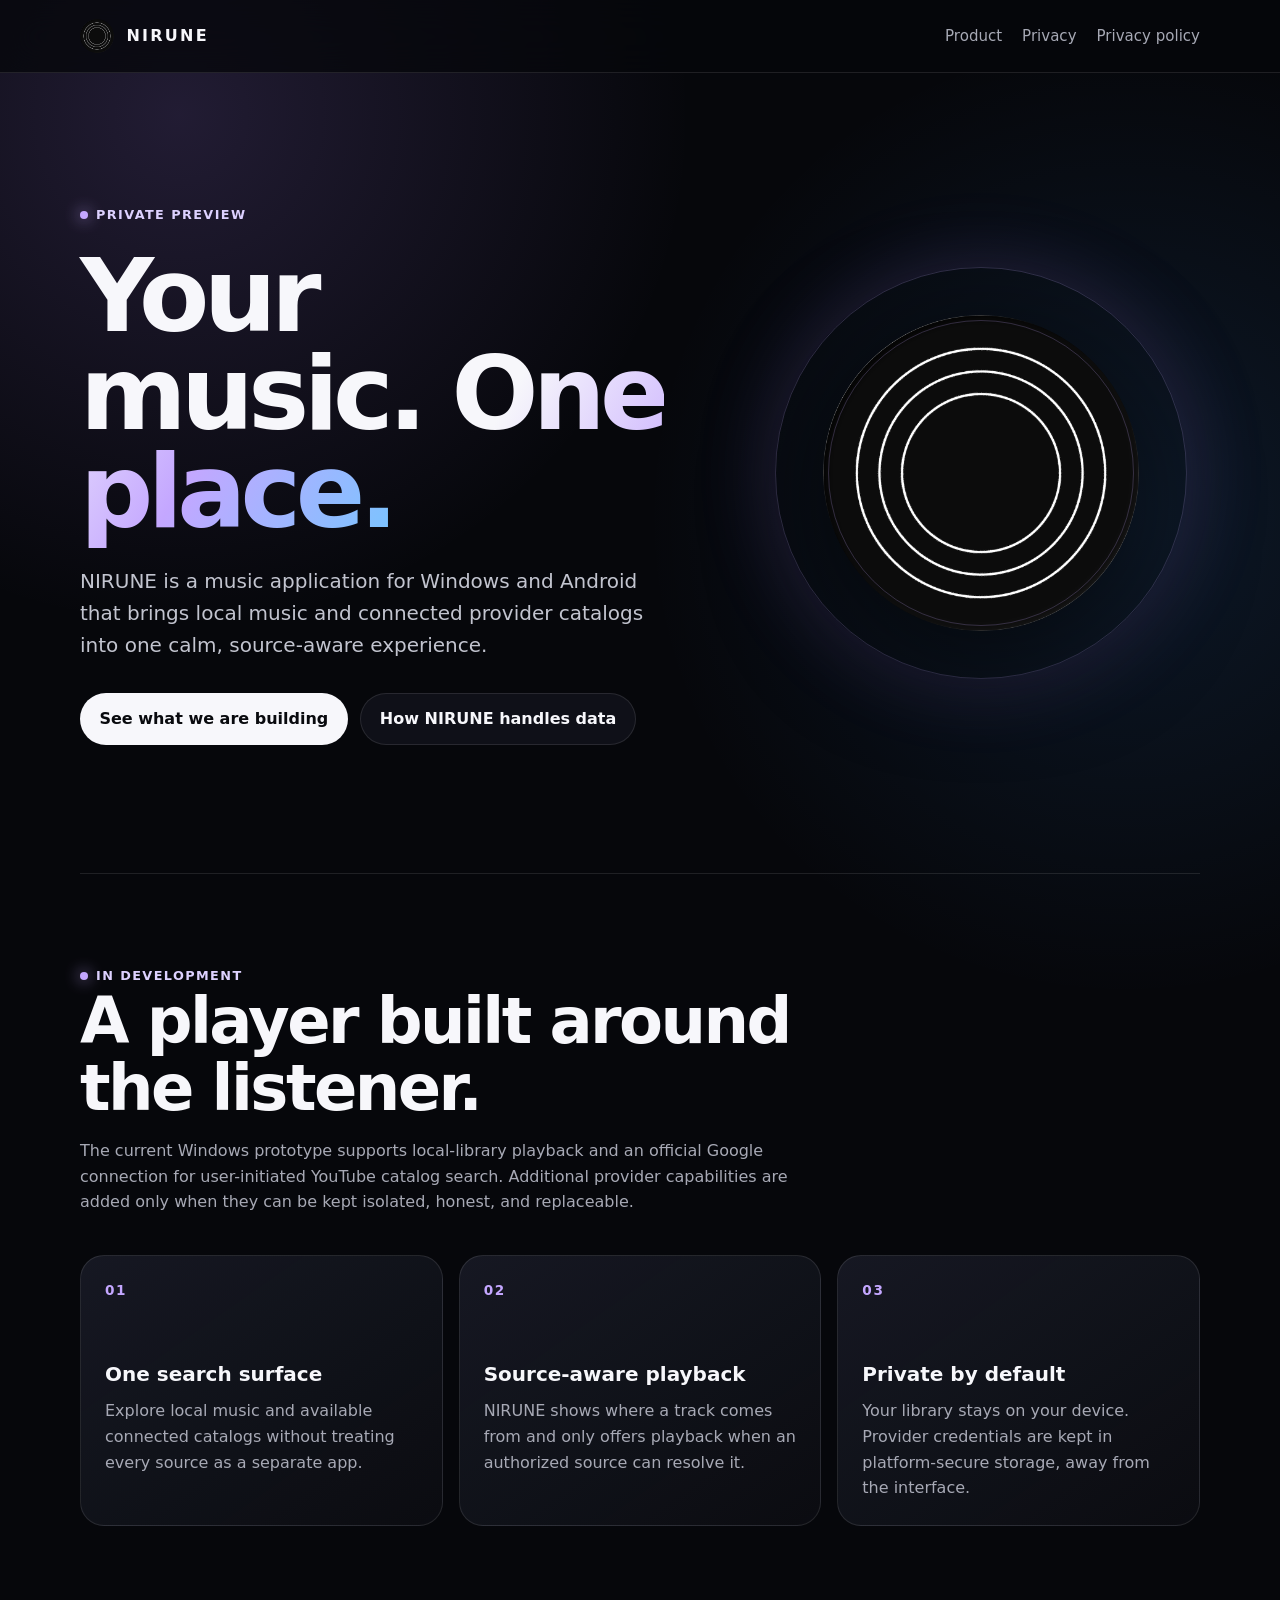
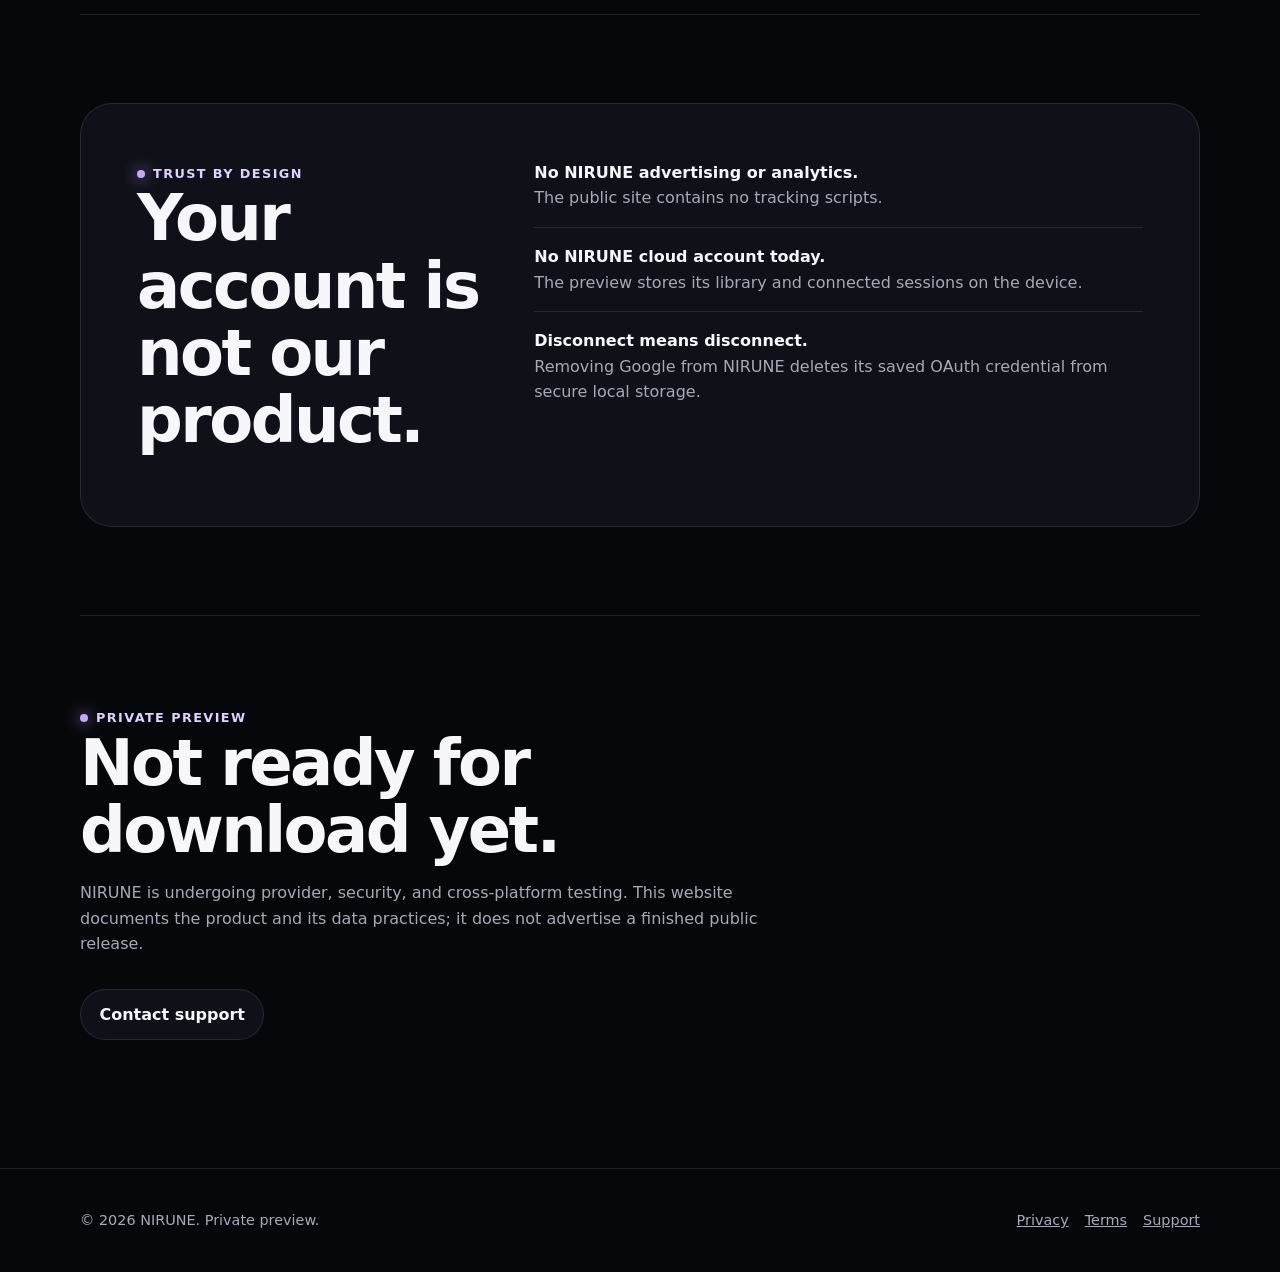
==== index.html @ fa1187a7 "feat(site): publish NIRUNE verification pages" ====
<!doctype html>
<html lang="en">
  <head>
    <meta charset="utf-8" />
    <meta name="viewport" content="width=device-width, initial-scale=1" />
    <meta
      name="description"
      content="NIRUNE is a private-first music application for Windows and Android, bringing local music and connected catalogs into one focused experience."
    />
    <meta name="theme-color" content="#06070b" />
    <meta property="og:title" content="NIRUNE — Your music, one place" />
    <meta
      property="og:description"
      content="A private-first music application for local files and connected music catalogs."
    />
    <meta property="og:type" content="website" />
    <meta property="og:image" content="https://nirune.is-a.dev/assets/logo.png" />
    <title>NIRUNE — Your music, one place</title>
    <link rel="icon" href="assets/logo.png" />
    <link rel="stylesheet" href="assets/styles.css" />
  </head>
  <body>
    <a class="skip-link" href="#main">Skip to content</a>
    <header class="site-header">
      <nav class="nav" aria-label="Primary navigation">
        <a class="brand" href="./">
          <img src="assets/logo.png" alt="" />
          <span>NIRUNE</span>
        </a>
        <div class="nav-links">
          <a href="#product">Product</a>
          <a href="#privacy">Privacy</a>
          <a href="privacy/">Privacy policy</a>
        </div>
      </nav>
    </header>

    <main id="main" class="page">
      <section class="hero" aria-labelledby="hero-title">
        <div>
          <span class="eyebrow">Private preview</span>
          <h1 id="hero-title">Your music. <span class="gradient-text">One place.</span></h1>
          <p class="lead">
            NIRUNE is a music application for Windows and Android that brings local
            music and connected provider catalogs into one calm, source-aware
            experience.
          </p>
          <div class="actions">
            <a class="button primary" href="#product">See what we are building</a>
            <a class="button" href="privacy/">How NIRUNE handles data</a>
          </div>
        </div>
        <div class="hero-mark" aria-hidden="true">
          <img src="assets/logo.png" alt="" />
        </div>
      </section>

      <section id="product" class="section" aria-labelledby="product-title">
        <div class="section-heading">
          <span class="status">In development</span>
          <h2 id="product-title">A player built around the listener.</h2>
          <p>
            The current Windows prototype supports local-library playback and an
            official Google connection for user-initiated YouTube catalog search.
            Additional provider capabilities are added only when they can be kept
            isolated, honest, and replaceable.
          </p>
        </div>
        <div class="grid">
          <article class="card">
            <span class="card-number">01</span>
            <h3>One search surface</h3>
            <p>Explore local music and available connected catalogs without treating every source as a separate app.</p>
          </article>
          <article class="card">
            <span class="card-number">02</span>
            <h3>Source-aware playback</h3>
            <p>NIRUNE shows where a track comes from and only offers playback when an authorized source can resolve it.</p>
          </article>
          <article class="card">
            <span class="card-number">03</span>
            <h3>Private by default</h3>
            <p>Your library stays on your device. Provider credentials are kept in platform-secure storage, away from the interface.</p>
          </article>
        </div>
      </section>

      <section id="privacy" class="section" aria-labelledby="privacy-title">
        <div class="trust-panel">
          <div>
            <span class="eyebrow">Trust by design</span>
            <h2 id="privacy-title">Your account is not our product.</h2>
          </div>
          <ul>
            <li><strong>No NIRUNE advertising or analytics.</strong><br /><span class="muted">The public site contains no tracking scripts.</span></li>
            <li><strong>No NIRUNE cloud account today.</strong><br /><span class="muted">The preview stores its library and connected sessions on the device.</span></li>
            <li><strong>Disconnect means disconnect.</strong><br /><span class="muted">Removing Google from NIRUNE deletes its saved OAuth credential from secure local storage.</span></li>
          </ul>
        </div>
      </section>

      <section class="section" aria-labelledby="availability-title">
        <div class="section-heading">
          <span class="status">Private preview</span>
          <h2 id="availability-title">Not ready for download yet.</h2>
          <p>
            NIRUNE is undergoing provider, security, and cross-platform testing.
            This website documents the product and its data practices; it does not
            advertise a finished public release.
          </p>
          <div class="actions">
            <a class="button" href="mailto:slcrmmbr@gmail.com">Contact support</a>
          </div>
        </div>
      </section>
    </main>

    <footer class="site-footer">
      <div class="site-footer-inner">
        <span>© 2026 NIRUNE. Private preview.</span>
        <div class="footer-links">
          <a href="privacy/">Privacy</a>
          <a href="terms/">Terms</a>
          <a href="mailto:slcrmmbr@gmail.com">Support</a>
        </div>
      </div>
    </footer>
  </body>
</html>
---- assets/styles.css ----
:root {
  color-scheme: dark;
  --background: #06070b;
  --surface: rgba(18, 20, 29, 0.78);
  --surface-strong: #151721;
  --line: rgba(255, 255, 255, 0.1);
  --text: #f7f7fb;
  --muted: #a7a9b5;
  --accent: #c4a7ff;
  --accent-strong: #9f7aea;
  --blue: #77c5ff;
  --max-width: 1120px;
  font-family: Inter, ui-sans-serif, system-ui, -apple-system, BlinkMacSystemFont,
    "Segoe UI", sans-serif;
}

* {
  box-sizing: border-box;
}

html {
  scroll-behavior: smooth;
}

body {
  min-height: 100vh;
  margin: 0;
  color: var(--text);
  background:
    radial-gradient(circle at 14% 4%, rgba(159, 122, 234, 0.18), transparent 32rem),
    radial-gradient(circle at 88% 18%, rgba(63, 155, 255, 0.12), transparent 30rem),
    var(--background);
  line-height: 1.6;
}

a {
  color: inherit;
}

.skip-link {
  position: absolute;
  top: -4rem;
  left: 1rem;
  z-index: 10;
  padding: 0.75rem 1rem;
  border-radius: 0.75rem;
  background: var(--text);
  color: var(--background);
}

.skip-link:focus {
  top: 1rem;
}

.site-header {
  position: sticky;
  top: 0;
  z-index: 5;
  border-bottom: 1px solid var(--line);
  background: rgba(6, 7, 11, 0.76);
  backdrop-filter: blur(18px);
}

.nav,
.page,
.site-footer-inner {
  width: min(calc(100% - 2rem), var(--max-width));
  margin-inline: auto;
}

.nav {
  min-height: 4.5rem;
  display: flex;
  align-items: center;
  justify-content: space-between;
  gap: 1.5rem;
}

.brand {
  display: inline-flex;
  align-items: center;
  gap: 0.75rem;
  text-decoration: none;
  font-weight: 780;
  letter-spacing: 0.14em;
}

.brand img {
  width: 2.15rem;
  height: 2.15rem;
  border-radius: 50%;
}

.nav-links {
  display: flex;
  align-items: center;
  gap: 1.25rem;
  color: var(--muted);
  font-size: 0.94rem;
}

.nav-links a {
  text-decoration: none;
}

.nav-links a:hover,
.nav-links a:focus-visible {
  color: var(--text);
}

.hero {
  min-height: 42rem;
  display: grid;
  grid-template-columns: minmax(0, 1.15fr) minmax(18rem, 0.85fr);
  align-items: center;
  gap: clamp(2rem, 7vw, 7rem);
  padding: clamp(5rem, 10vw, 8.5rem) 0;
}

.eyebrow,
.status {
  display: inline-flex;
  align-items: center;
  gap: 0.5rem;
  color: #ddd1ff;
  font-size: 0.8rem;
  font-weight: 700;
  letter-spacing: 0.11em;
  text-transform: uppercase;
}

.eyebrow::before,
.status::before {
  width: 0.5rem;
  height: 0.5rem;
  border-radius: 50%;
  background: var(--accent);
  box-shadow: 0 0 1rem var(--accent);
  content: "";
}

h1,
h2,
h3,
p {
  margin-top: 0;
}

h1 {
  max-width: 12ch;
  margin: 1.25rem 0 1.5rem;
  font-size: clamp(3rem, 8vw, 6.7rem);
  line-height: 0.96;
  letter-spacing: -0.055em;
}

.gradient-text {
  color: transparent;
  background: linear-gradient(120deg, var(--text) 16%, var(--accent) 58%, var(--blue));
  background-clip: text;
  -webkit-background-clip: text;
}

.lead {
  max-width: 42rem;
  color: #c2c4cf;
  font-size: clamp(1.05rem, 2vw, 1.25rem);
}

.actions {
  display: flex;
  flex-wrap: wrap;
  gap: 0.8rem;
  margin-top: 2rem;
}

.button {
  display: inline-flex;
  align-items: center;
  justify-content: center;
  min-height: 3rem;
  padding: 0.75rem 1.15rem;
  border: 1px solid var(--line);
  border-radius: 999px;
  background: var(--surface);
  text-decoration: none;
  font-weight: 700;
}

.button.primary {
  border-color: transparent;
  background: var(--text);
  color: #090a0e;
}

.button:hover,
.button:focus-visible {
  border-color: rgba(196, 167, 255, 0.65);
  transform: translateY(-1px);
}

.hero-mark {
  position: relative;
  display: grid;
  place-items: center;
  aspect-ratio: 1;
}

.hero-mark::before,
.hero-mark::after {
  position: absolute;
  border: 1px solid rgba(196, 167, 255, 0.22);
  border-radius: 50%;
  content: "";
}

.hero-mark::before {
  inset: 3%;
  box-shadow: 0 0 5rem rgba(159, 122, 234, 0.2);
}

.hero-mark::after {
  inset: 15%;
}

.hero-mark img {
  width: 72%;
  height: 72%;
  border-radius: 50%;
  filter: drop-shadow(0 1.5rem 3.5rem rgba(0, 0, 0, 0.55));
}

.section {
  padding: 5.5rem 0;
  border-top: 1px solid var(--line);
}

.section-heading {
  max-width: 46rem;
  margin-bottom: 2.5rem;
}

.section h2,
.legal h1 {
  margin-bottom: 1rem;
  font-size: clamp(2.2rem, 5vw, 4rem);
  line-height: 1.05;
  letter-spacing: -0.04em;
}

.section-heading p,
.legal-intro,
.muted {
  color: var(--muted);
}

.grid {
  display: grid;
  grid-template-columns: repeat(3, minmax(0, 1fr));
  gap: 1rem;
}

.card {
  min-height: 15rem;
  padding: 1.5rem;
  border: 1px solid var(--line);
  border-radius: 1.5rem;
  background: linear-gradient(145deg, rgba(25, 27, 38, 0.88), rgba(12, 13, 19, 0.82));
}

.card-number {
  display: block;
  margin-bottom: 3.5rem;
  color: var(--accent);
  font-size: 0.85rem;
  font-weight: 750;
  letter-spacing: 0.12em;
}

.card h3 {
  margin-bottom: 0.55rem;
  font-size: 1.25rem;
}

.card p {
  margin-bottom: 0;
  color: var(--muted);
}

.trust-panel {
  display: grid;
  grid-template-columns: 0.75fr 1.25fr;
  gap: 2rem;
  align-items: start;
  padding: clamp(1.5rem, 5vw, 3.5rem);
  border: 1px solid var(--line);
  border-radius: 2rem;
  background: var(--surface);
}

.trust-panel ul {
  margin: 0;
  padding: 0;
  list-style: none;
}

.trust-panel li {
  padding: 1rem 0;
  border-bottom: 1px solid var(--line);
}

.trust-panel li:first-child {
  padding-top: 0;
}

.trust-panel li:last-child {
  padding-bottom: 0;
  border-bottom: 0;
}

.legal {
  max-width: 780px;
  padding: clamp(4rem, 8vw, 7rem) 0 7rem;
}

.legal h1 {
  max-width: none;
}

.legal h2 {
  margin-top: 3rem;
  margin-bottom: 0.75rem;
  font-size: 1.45rem;
}

.legal h3 {
  margin-top: 1.75rem;
  margin-bottom: 0.5rem;
  font-size: 1.05rem;
}

.legal p,
.legal li {
  color: #c8cad4;
}

.legal li + li {
  margin-top: 0.5rem;
}

.notice {
  margin: 2rem 0;
  padding: 1.25rem 1.35rem;
  border-left: 3px solid var(--accent);
  border-radius: 0.5rem 1rem 1rem 0.5rem;
  background: rgba(196, 167, 255, 0.08);
}

.site-footer {
  border-top: 1px solid var(--line);
}

.site-footer-inner {
  display: flex;
  justify-content: space-between;
  gap: 2rem;
  padding: 2.5rem 0;
  color: var(--muted);
  font-size: 0.9rem;
}

.footer-links {
  display: flex;
  flex-wrap: wrap;
  gap: 1rem;
}

@media (max-width: 760px) {
  .nav {
    min-height: 4rem;
  }

  .nav-links a:not(:last-child) {
    display: none;
  }

  .hero {
    min-height: auto;
    grid-template-columns: 1fr;
    padding-top: 4.5rem;
  }

  .hero-mark {
    width: min(80vw, 26rem);
    margin: 0 auto;
  }

  .grid,
  .trust-panel {
    grid-template-columns: 1fr;
  }

  .site-footer-inner {
    flex-direction: column;
  }
}

@media (prefers-reduced-motion: reduce) {
  html {
    scroll-behavior: auto;
  }

  *,
  *::before,
  *::after {
    transition-duration: 0.01ms !important;
  }
}
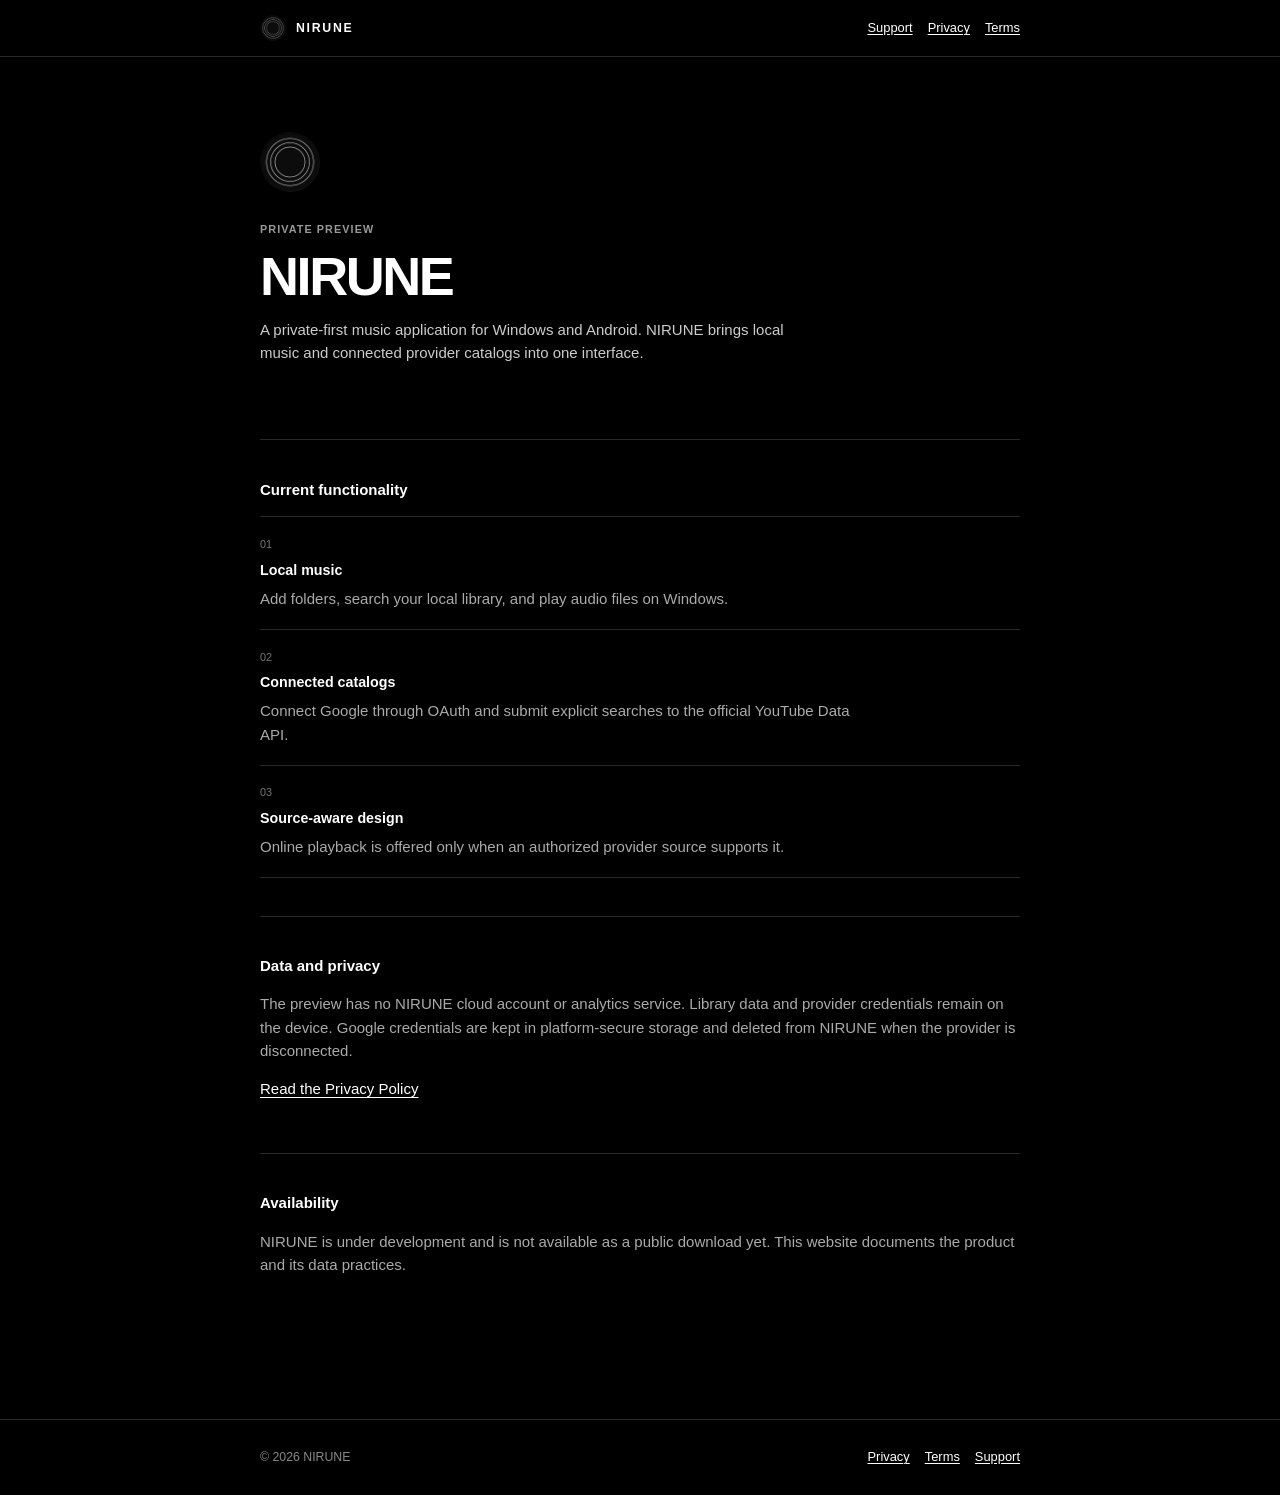
==== commit 8a6e5d23: "style(site): simplify public presentation" ====
--- a/index.html
+++ b/index.html
@@ -5,17 +5,17 @@
     <meta name="viewport" content="width=device-width, initial-scale=1" />
     <meta
       name="description"
-      content="NIRUNE is a private-first music application for Windows and Android, bringing local music and connected catalogs into one focused experience."
+      content="NIRUNE is a private-first music application for Windows and Android."
     />
-    <meta name="theme-color" content="#06070b" />
-    <meta property="og:title" content="NIRUNE — Your music, one place" />
+    <meta name="theme-color" content="#000000" />
+    <meta property="og:title" content="NIRUNE" />
     <meta
       property="og:description"
-      content="A private-first music application for local files and connected music catalogs."
+      content="A private-first music application for local files and connected catalogs."
     />
     <meta property="og:type" content="website" />
     <meta property="og:image" content="https://nirune.is-a.dev/assets/logo.png" />
-    <title>NIRUNE — Your music, one place</title>
+    <title>NIRUNE</title>
     <link rel="icon" href="assets/logo.png" />
     <link rel="stylesheet" href="assets/styles.css" />
   </head>
@@ -28,96 +28,67 @@
           <span>NIRUNE</span>
         </a>
         <div class="nav-links">
-          <a href="#product">Product</a>
-          <a href="#privacy">Privacy</a>
-          <a href="privacy/">Privacy policy</a>
+          <a href="mailto:slcrmmbr@gmail.com">Support</a>
+          <a href="privacy/">Privacy</a>
+          <a href="terms/">Terms</a>
         </div>
       </nav>
     </header>
 
     <main id="main" class="page">
-      <section class="hero" aria-labelledby="hero-title">
-        <div>
-          <span class="eyebrow">Private preview</span>
-          <h1 id="hero-title">Your music. <span class="gradient-text">One place.</span></h1>
-          <p class="lead">
-            NIRUNE is a music application for Windows and Android that brings local
-            music and connected provider catalogs into one calm, source-aware
-            experience.
-          </p>
-          <div class="actions">
-            <a class="button primary" href="#product">See what we are building</a>
-            <a class="button" href="privacy/">How NIRUNE handles data</a>
-          </div>
-        </div>
-        <div class="hero-mark" aria-hidden="true">
-          <img src="assets/logo.png" alt="" />
-        </div>
+      <section class="intro" aria-labelledby="title">
+        <img class="intro-logo" src="assets/logo.png" alt="NIRUNE logo" />
+        <span class="status">Private preview</span>
+        <h1 id="title">NIRUNE</h1>
+        <p class="lead">
+          A private-first music application for Windows and Android. NIRUNE brings
+          local music and connected provider catalogs into one interface.
+        </p>
       </section>
 
-      <section id="product" class="section" aria-labelledby="product-title">
-        <div class="section-heading">
-          <span class="status">In development</span>
-          <h2 id="product-title">A player built around the listener.</h2>
-          <p>
-            The current Windows prototype supports local-library playback and an
-            official Google connection for user-initiated YouTube catalog search.
-            Additional provider capabilities are added only when they can be kept
-            isolated, honest, and replaceable.
-          </p>
-        </div>
+      <section class="section" aria-labelledby="current-title">
+        <h2 id="current-title">Current functionality</h2>
         <div class="grid">
           <article class="card">
             <span class="card-number">01</span>
-            <h3>One search surface</h3>
-            <p>Explore local music and available connected catalogs without treating every source as a separate app.</p>
+            <h3>Local music</h3>
+            <p>Add folders, search your local library, and play audio files on Windows.</p>
           </article>
           <article class="card">
             <span class="card-number">02</span>
-            <h3>Source-aware playback</h3>
-            <p>NIRUNE shows where a track comes from and only offers playback when an authorized source can resolve it.</p>
+            <h3>Connected catalogs</h3>
+            <p>Connect Google through OAuth and submit explicit searches to the official YouTube Data API.</p>
           </article>
           <article class="card">
             <span class="card-number">03</span>
-            <h3>Private by default</h3>
-            <p>Your library stays on your device. Provider credentials are kept in platform-secure storage, away from the interface.</p>
+            <h3>Source-aware design</h3>
+            <p>Online playback is offered only when an authorized provider source supports it.</p>
           </article>
         </div>
       </section>
 
-      <section id="privacy" class="section" aria-labelledby="privacy-title">
-        <div class="trust-panel">
-          <div>
-            <span class="eyebrow">Trust by design</span>
-            <h2 id="privacy-title">Your account is not our product.</h2>
-          </div>
-          <ul>
-            <li><strong>No NIRUNE advertising or analytics.</strong><br /><span class="muted">The public site contains no tracking scripts.</span></li>
-            <li><strong>No NIRUNE cloud account today.</strong><br /><span class="muted">The preview stores its library and connected sessions on the device.</span></li>
-            <li><strong>Disconnect means disconnect.</strong><br /><span class="muted">Removing Google from NIRUNE deletes its saved OAuth credential from secure local storage.</span></li>
-          </ul>
-        </div>
+      <section class="section" aria-labelledby="data-title">
+        <h2 id="data-title">Data and privacy</h2>
+        <p class="muted">
+          The preview has no NIRUNE cloud account or analytics service. Library data
+          and provider credentials remain on the device. Google credentials are kept
+          in platform-secure storage and deleted from NIRUNE when the provider is disconnected.
+        </p>
+        <p><a href="privacy/">Read the Privacy Policy</a></p>
       </section>
 
       <section class="section" aria-labelledby="availability-title">
-        <div class="section-heading">
-          <span class="status">Private preview</span>
-          <h2 id="availability-title">Not ready for download yet.</h2>
-          <p>
-            NIRUNE is undergoing provider, security, and cross-platform testing.
-            This website documents the product and its data practices; it does not
-            advertise a finished public release.
-          </p>
-          <div class="actions">
-            <a class="button" href="mailto:slcrmmbr@gmail.com">Contact support</a>
-          </div>
-        </div>
+        <h2 id="availability-title">Availability</h2>
+        <p class="muted">
+          NIRUNE is under development and is not available as a public download yet.
+          This website documents the product and its data practices.
+        </p>
       </section>
     </main>
 
     <footer class="site-footer">
       <div class="site-footer-inner">
-        <span>© 2026 NIRUNE. Private preview.</span>
+        <span>© 2026 NIRUNE</span>
         <div class="footer-links">
           <a href="privacy/">Privacy</a>
           <a href="terms/">Terms</a>
--- a/assets/styles.css
+++ b/assets/styles.css
@@ -1,142 +1,119 @@
 :root {
   color-scheme: dark;
-  --background: #06070b;
-  --surface: rgba(18, 20, 29, 0.78);
-  --surface-strong: #151721;
-  --line: rgba(255, 255, 255, 0.1);
-  --text: #f7f7fb;
-  --muted: #a7a9b5;
-  --accent: #c4a7ff;
-  --accent-strong: #9f7aea;
-  --blue: #77c5ff;
-  --max-width: 1120px;
-  font-family: Inter, ui-sans-serif, system-ui, -apple-system, BlinkMacSystemFont,
-    "Segoe UI", sans-serif;
+  font-family: Arial, Helvetica, sans-serif;
+  font-size: 15px;
+  line-height: 1.55;
+  color: #fff;
+  background: #000;
 }
 
 * {
   box-sizing: border-box;
-}
-
-html {
-  scroll-behavior: smooth;
 }
 
 body {
   min-height: 100vh;
   margin: 0;
-  color: var(--text);
-  background:
-    radial-gradient(circle at 14% 4%, rgba(159, 122, 234, 0.18), transparent 32rem),
-    radial-gradient(circle at 88% 18%, rgba(63, 155, 255, 0.12), transparent 30rem),
-    var(--background);
-  line-height: 1.6;
+  color: #fff;
+  background: #000;
 }
 
 a {
-  color: inherit;
+  color: #fff;
+  text-underline-offset: 0.18em;
+}
+
+a:hover,
+a:focus-visible {
+  text-decoration-thickness: 2px;
 }
 
 .skip-link {
   position: absolute;
   top: -4rem;
   left: 1rem;
-  z-index: 10;
-  padding: 0.75rem 1rem;
-  border-radius: 0.75rem;
-  background: var(--text);
-  color: var(--background);
+  padding: 0.6rem 0.8rem;
+  color: #000;
+  background: #fff;
 }
 
 .skip-link:focus {
   top: 1rem;
 }
 
+.site-header,
+.site-footer {
+  border-color: #292929;
+  border-style: solid;
+  border-width: 0;
+}
+
 .site-header {
-  position: sticky;
-  top: 0;
-  z-index: 5;
-  border-bottom: 1px solid var(--line);
-  background: rgba(6, 7, 11, 0.76);
-  backdrop-filter: blur(18px);
+  border-bottom-width: 1px;
+}
+
+.site-footer {
+  border-top-width: 1px;
 }
 
 .nav,
 .page,
 .site-footer-inner {
-  width: min(calc(100% - 2rem), var(--max-width));
+  width: min(calc(100% - 2rem), 760px);
   margin-inline: auto;
 }
 
-.nav {
-  min-height: 4.5rem;
+.nav,
+.site-footer-inner {
   display: flex;
   align-items: center;
   justify-content: space-between;
   gap: 1.5rem;
 }
 
+.nav {
+  min-height: 3.75rem;
+}
+
 .brand {
   display: inline-flex;
   align-items: center;
-  gap: 0.75rem;
+  gap: 0.65rem;
+  font-size: 0.82rem;
+  font-weight: 700;
+  letter-spacing: 0.14em;
   text-decoration: none;
-  font-weight: 780;
-  letter-spacing: 0.14em;
 }
 
 .brand img {
-  width: 2.15rem;
-  height: 2.15rem;
+  width: 1.75rem;
+  height: 1.75rem;
   border-radius: 50%;
 }
 
-.nav-links {
+.nav-links,
+.footer-links {
   display: flex;
-  align-items: center;
-  gap: 1.25rem;
-  color: var(--muted);
-  font-size: 0.94rem;
-}
-
-.nav-links a {
-  text-decoration: none;
-}
-
-.nav-links a:hover,
-.nav-links a:focus-visible {
-  color: var(--text);
-}
-
-.hero {
-  min-height: 42rem;
-  display: grid;
-  grid-template-columns: minmax(0, 1.15fr) minmax(18rem, 0.85fr);
-  align-items: center;
-  gap: clamp(2rem, 7vw, 7rem);
-  padding: clamp(5rem, 10vw, 8.5rem) 0;
-}
-
-.eyebrow,
-.status {
-  display: inline-flex;
-  align-items: center;
-  gap: 0.5rem;
-  color: #ddd1ff;
-  font-size: 0.8rem;
-  font-weight: 700;
-  letter-spacing: 0.11em;
-  text-transform: uppercase;
-}
-
-.eyebrow::before,
-.status::before {
-  width: 0.5rem;
-  height: 0.5rem;
+  flex-wrap: wrap;
+  gap: 1rem;
+  font-size: 0.86rem;
+}
+
+.page {
+  padding-top: 5rem;
+  padding-bottom: 6rem;
+}
+
+.intro {
+  max-width: 620px;
+  padding-bottom: 4rem;
+}
+
+.intro-logo {
+  width: 4rem;
+  height: 4rem;
+  margin-bottom: 1.5rem;
   border-radius: 50%;
-  background: var(--accent);
-  box-shadow: 0 0 1rem var(--accent);
-  content: "";
 }
 
 h1,
@@ -147,272 +124,171 @@
 }
 
 h1 {
-  max-width: 12ch;
-  margin: 1.25rem 0 1.5rem;
-  font-size: clamp(3rem, 8vw, 6.7rem);
-  line-height: 0.96;
-  letter-spacing: -0.055em;
-}
-
-.gradient-text {
-  color: transparent;
-  background: linear-gradient(120deg, var(--text) 16%, var(--accent) 58%, var(--blue));
-  background-clip: text;
-  -webkit-background-clip: text;
+  margin-bottom: 1rem;
+  font-size: clamp(2.2rem, 7vw, 3.6rem);
+  line-height: 1;
+  letter-spacing: -0.045em;
+}
+
+h2 {
+  margin-bottom: 1rem;
+  font-size: 1rem;
+}
+
+h3 {
+  margin-bottom: 0.4rem;
+  font-size: 0.95rem;
 }
 
 .lead {
-  max-width: 42rem;
-  color: #c2c4cf;
-  font-size: clamp(1.05rem, 2vw, 1.25rem);
+  max-width: 560px;
+  color: #ccc;
+  font-size: 1rem;
+}
+
+.status,
+.eyebrow {
+  display: block;
+  margin-bottom: 0.75rem;
+  color: #999;
+  font-size: 0.72rem;
+  font-weight: 700;
+  letter-spacing: 0.1em;
+  text-transform: uppercase;
+}
+
+.section {
+  padding: 2.5rem 0;
+  border-top: 1px solid #292929;
+}
+
+.section-heading {
+  max-width: 620px;
+  margin-bottom: 1.5rem;
+}
+
+.section-heading p,
+.muted,
+.legal-intro {
+  color: #aaa;
+}
+
+.grid {
+  display: grid;
+  gap: 0;
+  border-top: 1px solid #292929;
+}
+
+.card {
+  min-height: auto;
+  padding: 1.25rem 0;
+  border-bottom: 1px solid #292929;
+}
+
+.card-number {
+  display: block;
+  margin-bottom: 0.4rem;
+  color: #777;
+  font-size: 0.72rem;
+}
+
+.card p {
+  max-width: 600px;
+  margin-bottom: 0;
+  color: #aaa;
+}
+
+.trust-panel {
+  display: block;
+}
+
+.trust-panel ul {
+  margin: 1.5rem 0 0;
+  padding: 0;
+  list-style: none;
+}
+
+.trust-panel li {
+  padding: 0.8rem 0;
+  border-top: 1px solid #292929;
 }
 
 .actions {
   display: flex;
   flex-wrap: wrap;
-  gap: 0.8rem;
-  margin-top: 2rem;
+  gap: 0.75rem;
+  margin-top: 1.5rem;
 }
 
 .button {
-  display: inline-flex;
-  align-items: center;
-  justify-content: center;
-  min-height: 3rem;
-  padding: 0.75rem 1.15rem;
-  border: 1px solid var(--line);
-  border-radius: 999px;
-  background: var(--surface);
+  display: inline-block;
+  padding: 0.55rem 0.75rem;
+  border: 1px solid #fff;
   text-decoration: none;
-  font-weight: 700;
 }
 
 .button.primary {
-  border-color: transparent;
-  background: var(--text);
-  color: #090a0e;
-}
-
-.button:hover,
-.button:focus-visible {
-  border-color: rgba(196, 167, 255, 0.65);
-  transform: translateY(-1px);
-}
-
-.hero-mark {
-  position: relative;
-  display: grid;
-  place-items: center;
-  aspect-ratio: 1;
-}
-
-.hero-mark::before,
-.hero-mark::after {
-  position: absolute;
-  border: 1px solid rgba(196, 167, 255, 0.22);
-  border-radius: 50%;
-  content: "";
-}
-
-.hero-mark::before {
-  inset: 3%;
-  box-shadow: 0 0 5rem rgba(159, 122, 234, 0.2);
-}
-
-.hero-mark::after {
-  inset: 15%;
-}
-
-.hero-mark img {
-  width: 72%;
-  height: 72%;
-  border-radius: 50%;
-  filter: drop-shadow(0 1.5rem 3.5rem rgba(0, 0, 0, 0.55));
-}
-
-.section {
-  padding: 5.5rem 0;
-  border-top: 1px solid var(--line);
-}
-
-.section-heading {
-  max-width: 46rem;
-  margin-bottom: 2.5rem;
-}
-
-.section h2,
+  color: #000;
+  background: #fff;
+}
+
+.legal {
+  max-width: 760px;
+}
+
 .legal h1 {
   margin-bottom: 1rem;
-  font-size: clamp(2.2rem, 5vw, 4rem);
-  line-height: 1.05;
-  letter-spacing: -0.04em;
-}
-
-.section-heading p,
-.legal-intro,
-.muted {
-  color: var(--muted);
-}
-
-.grid {
-  display: grid;
-  grid-template-columns: repeat(3, minmax(0, 1fr));
-  gap: 1rem;
-}
-
-.card {
-  min-height: 15rem;
-  padding: 1.5rem;
-  border: 1px solid var(--line);
-  border-radius: 1.5rem;
-  background: linear-gradient(145deg, rgba(25, 27, 38, 0.88), rgba(12, 13, 19, 0.82));
-}
-
-.card-number {
-  display: block;
-  margin-bottom: 3.5rem;
-  color: var(--accent);
-  font-size: 0.85rem;
-  font-weight: 750;
-  letter-spacing: 0.12em;
-}
-
-.card h3 {
-  margin-bottom: 0.55rem;
-  font-size: 1.25rem;
-}
-
-.card p {
-  margin-bottom: 0;
-  color: var(--muted);
-}
-
-.trust-panel {
-  display: grid;
-  grid-template-columns: 0.75fr 1.25fr;
-  gap: 2rem;
-  align-items: start;
-  padding: clamp(1.5rem, 5vw, 3.5rem);
-  border: 1px solid var(--line);
-  border-radius: 2rem;
-  background: var(--surface);
-}
-
-.trust-panel ul {
-  margin: 0;
-  padding: 0;
-  list-style: none;
-}
-
-.trust-panel li {
-  padding: 1rem 0;
-  border-bottom: 1px solid var(--line);
-}
-
-.trust-panel li:first-child {
-  padding-top: 0;
-}
-
-.trust-panel li:last-child {
-  padding-bottom: 0;
-  border-bottom: 0;
-}
-
-.legal {
-  max-width: 780px;
-  padding: clamp(4rem, 8vw, 7rem) 0 7rem;
-}
-
-.legal h1 {
-  max-width: none;
 }
 
 .legal h2 {
   margin-top: 3rem;
-  margin-bottom: 0.75rem;
-  font-size: 1.45rem;
+  padding-top: 1rem;
+  border-top: 1px solid #292929;
+  font-size: 1rem;
 }
 
 .legal h3 {
-  margin-top: 1.75rem;
-  margin-bottom: 0.5rem;
-  font-size: 1.05rem;
+  margin-top: 1.5rem;
 }
 
 .legal p,
 .legal li {
-  color: #c8cad4;
+  color: #c5c5c5;
 }
 
 .legal li + li {
-  margin-top: 0.5rem;
+  margin-top: 0.4rem;
 }
 
 .notice {
   margin: 2rem 0;
-  padding: 1.25rem 1.35rem;
-  border-left: 3px solid var(--accent);
-  border-radius: 0.5rem 1rem 1rem 0.5rem;
-  background: rgba(196, 167, 255, 0.08);
-}
-
-.site-footer {
-  border-top: 1px solid var(--line);
+  padding: 1rem;
+  border: 1px solid #444;
+  color: #ddd;
 }
 
 .site-footer-inner {
-  display: flex;
-  justify-content: space-between;
-  gap: 2rem;
-  padding: 2.5rem 0;
-  color: var(--muted);
-  font-size: 0.9rem;
-}
-
-.footer-links {
-  display: flex;
-  flex-wrap: wrap;
-  gap: 1rem;
-}
-
-@media (max-width: 760px) {
-  .nav {
-    min-height: 4rem;
-  }
-
-  .nav-links a:not(:last-child) {
+  min-height: 5rem;
+  color: #888;
+  font-size: 0.82rem;
+}
+
+code {
+  font-size: 0.9em;
+}
+
+@media (max-width: 560px) {
+  .nav-links a:first-child {
     display: none;
   }
 
-  .hero {
-    min-height: auto;
-    grid-template-columns: 1fr;
-    padding-top: 4.5rem;
+  .page {
+    padding-top: 3.5rem;
   }
 
-  .hero-mark {
-    width: min(80vw, 26rem);
-    margin: 0 auto;
+  .site-footer-inner {
+    align-items: flex-start;
+    flex-direction: column;
+    justify-content: center;
   }
-
-  .grid,
-  .trust-panel {
-    grid-template-columns: 1fr;
-  }
-
-  .site-footer-inner {
-    flex-direction: column;
-  }
-}
-
-@media (prefers-reduced-motion: reduce) {
-  html {
-    scroll-behavior: auto;
-  }
-
-  *,
-  *::before,
-  *::after {
-    transition-duration: 0.01ms !important;
-  }
-}
+}
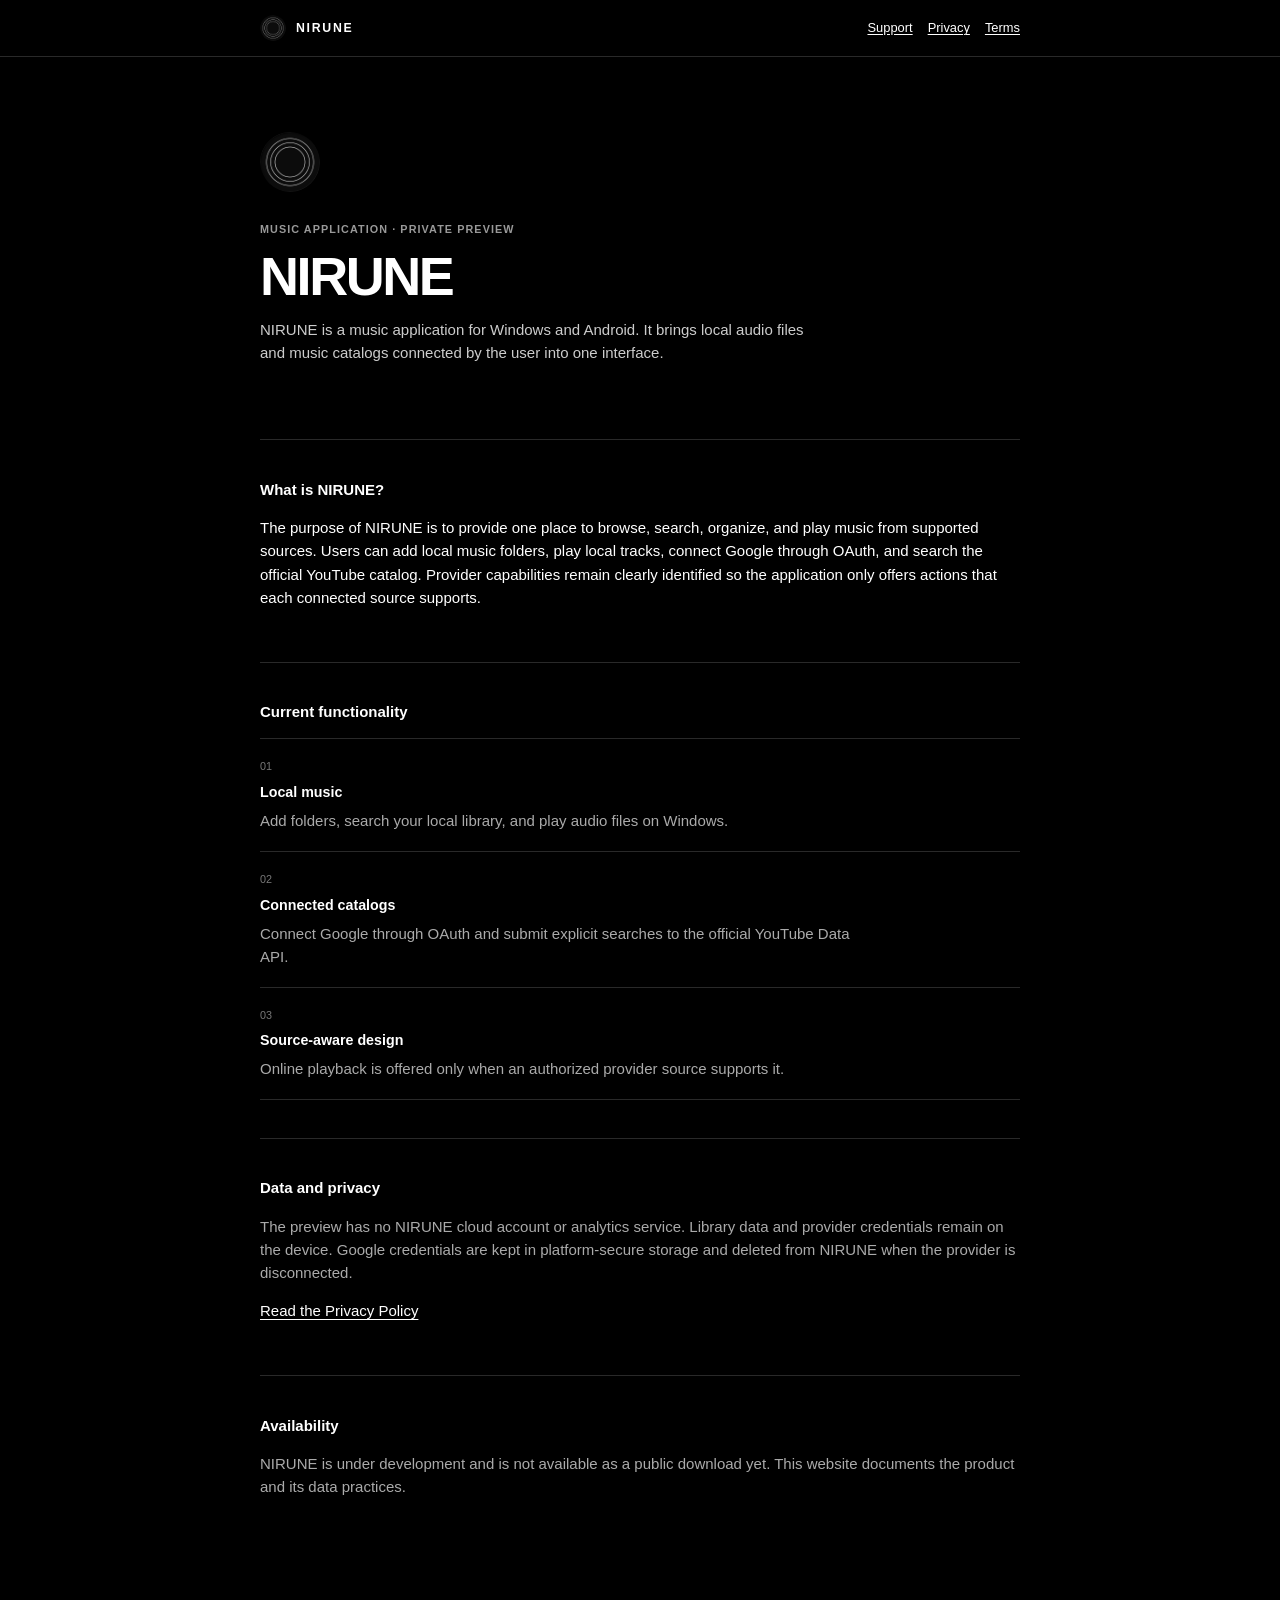
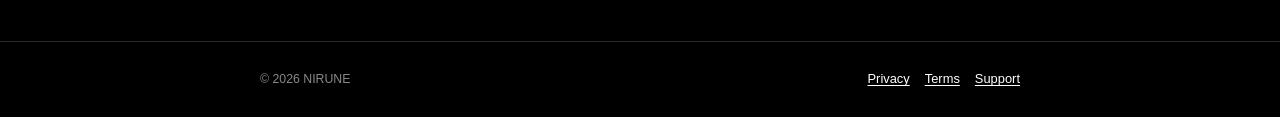
==== commit 81860c05: "fix(site): clarify OAuth branding identity" ====
--- a/index.html
+++ b/index.html
@@ -5,19 +5,34 @@
     <meta name="viewport" content="width=device-width, initial-scale=1" />
     <meta
       name="description"
-      content="NIRUNE is a private-first music application for Windows and Android."
+      content="NIRUNE is a music application for Windows and Android that unifies local audio files and connected music catalogs in one interface."
     />
+    <meta name="application-name" content="NIRUNE" />
     <meta name="theme-color" content="#000000" />
+    <link rel="canonical" href="https://nirune.site/" />
     <meta property="og:title" content="NIRUNE" />
+    <meta property="og:site_name" content="NIRUNE" />
     <meta
       property="og:description"
-      content="A private-first music application for local files and connected catalogs."
+      content="A music application for Windows and Android that brings local files and connected catalogs into one interface."
     />
     <meta property="og:type" content="website" />
-    <meta property="og:image" content="https://nirune.is-a.dev/assets/logo.png" />
+    <meta property="og:url" content="https://nirune.site/" />
+    <meta property="og:image" content="https://nirune.site/assets/logo.png" />
     <title>NIRUNE</title>
     <link rel="icon" href="assets/logo.png" />
     <link rel="stylesheet" href="assets/styles.css" />
+    <script type="application/ld+json">
+      {
+        "@context": "https://schema.org",
+        "@type": "SoftwareApplication",
+        "name": "NIRUNE",
+        "url": "https://nirune.site/",
+        "applicationCategory": "MultimediaApplication",
+        "operatingSystem": "Windows, Android",
+        "description": "NIRUNE is a music application for Windows and Android that unifies local audio files and connected music catalogs in one interface."
+      }
+    </script>
   </head>
   <body>
     <a class="skip-link" href="#main">Skip to content</a>
@@ -38,11 +53,22 @@
     <main id="main" class="page">
       <section class="intro" aria-labelledby="title">
         <img class="intro-logo" src="assets/logo.png" alt="NIRUNE logo" />
-        <span class="status">Private preview</span>
+        <span class="status">Music application · Private preview</span>
         <h1 id="title">NIRUNE</h1>
         <p class="lead">
-          A private-first music application for Windows and Android. NIRUNE brings
-          local music and connected provider catalogs into one interface.
+          NIRUNE is a music application for Windows and Android. It brings local
+          audio files and music catalogs connected by the user into one interface.
+        </p>
+      </section>
+
+      <section class="section" aria-labelledby="purpose-title">
+        <h2 id="purpose-title">What is NIRUNE?</h2>
+        <p>
+          The purpose of NIRUNE is to provide one place to browse, search, organize,
+          and play music from supported sources. Users can add local music folders,
+          play local tracks, connect Google through OAuth, and search the official
+          YouTube catalog. Provider capabilities remain clearly identified so the
+          application only offers actions that each connected source supports.
         </p>
       </section>
 
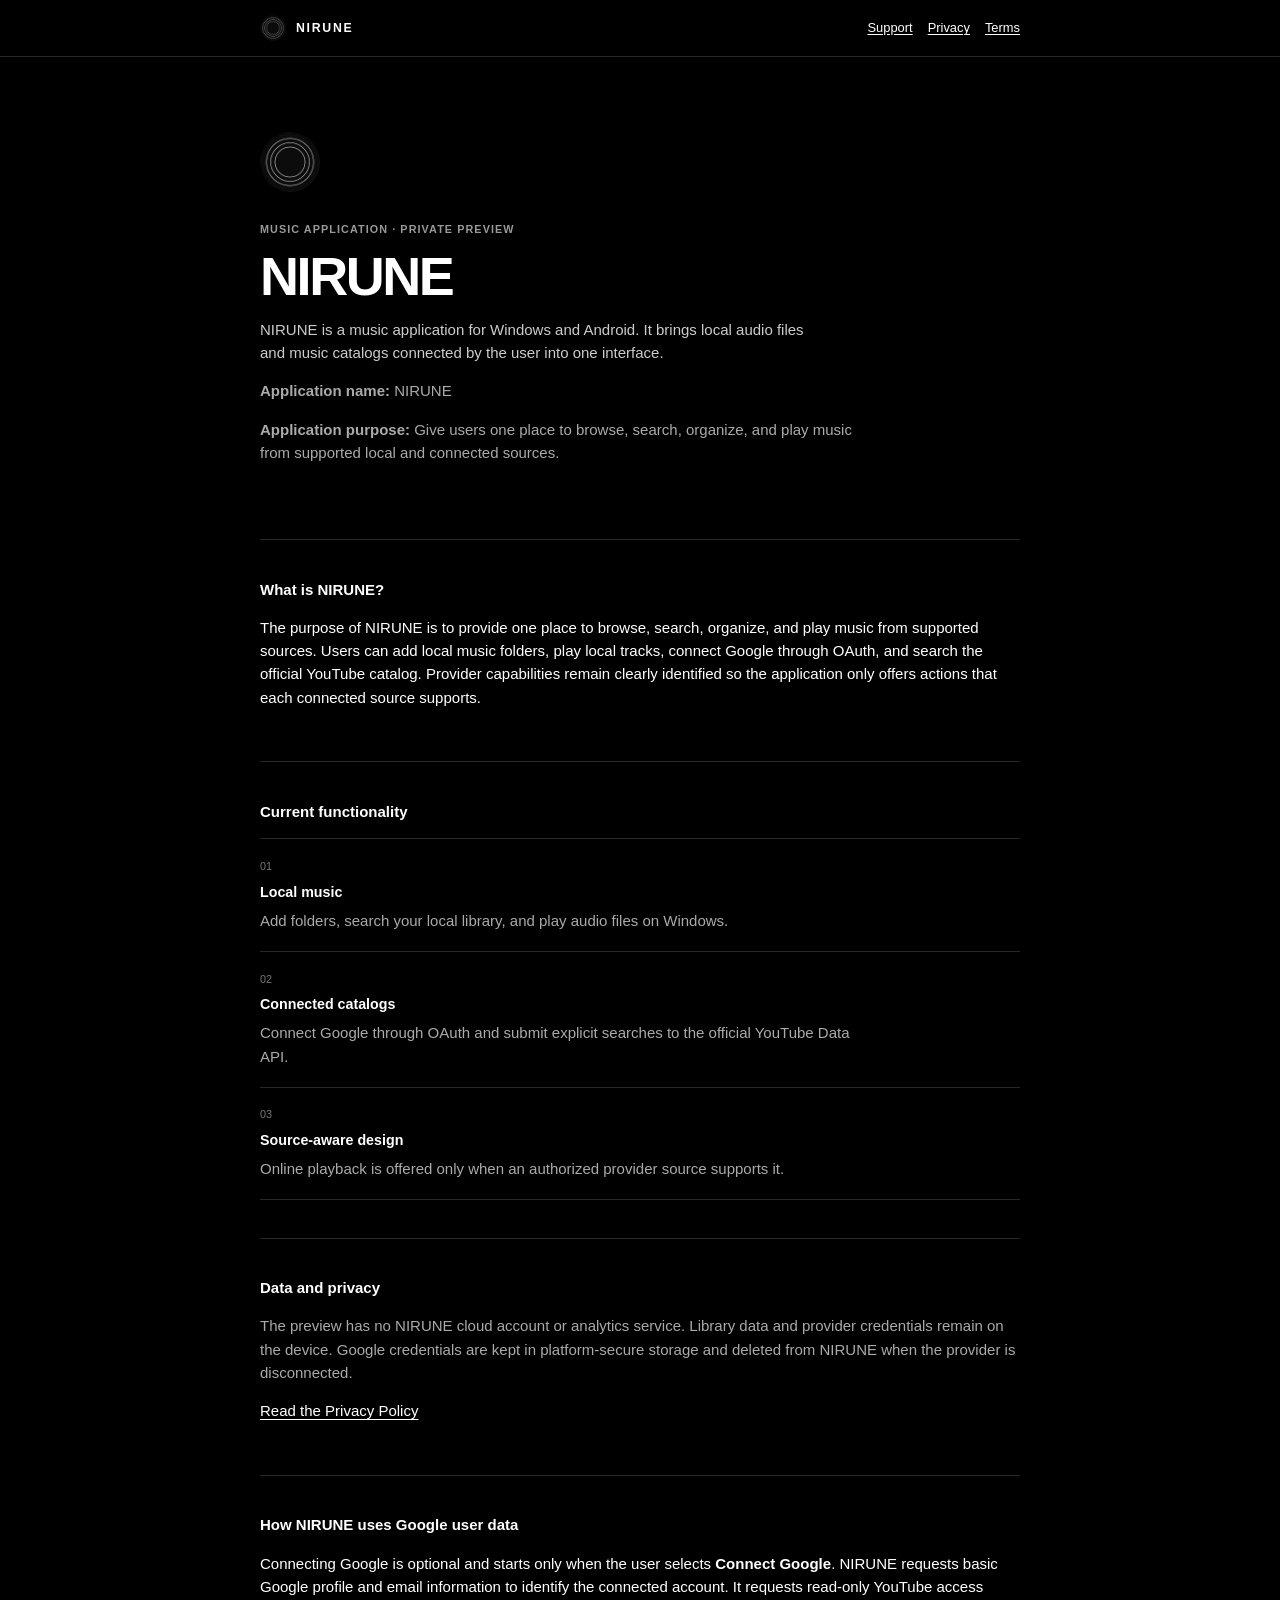
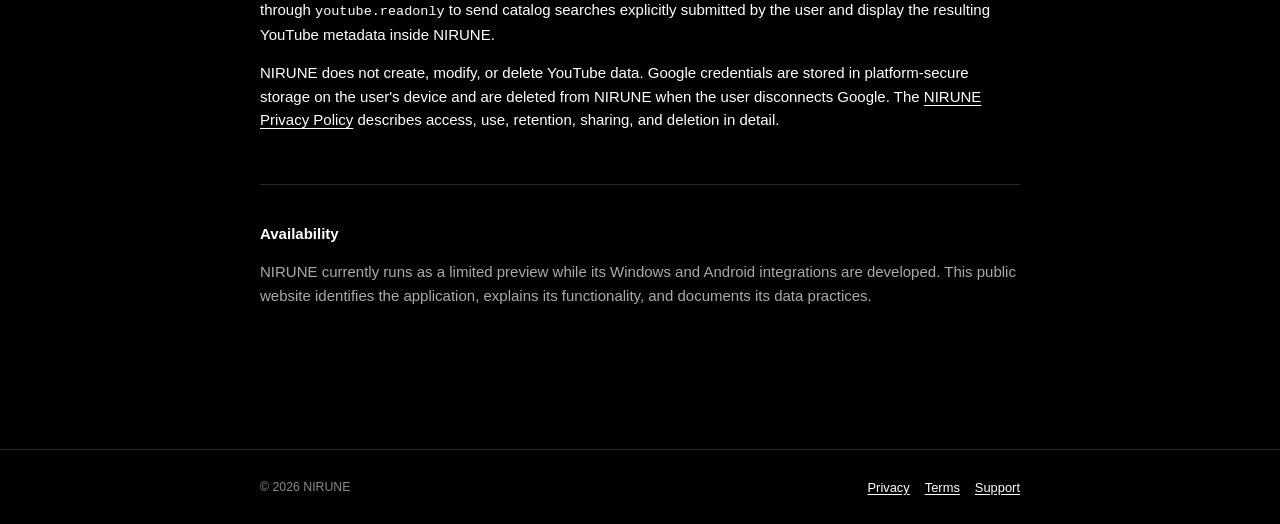
==== commit 7c97d5c3: "fix(site): explain Google data purpose" ====
--- a/index.html
+++ b/index.html
@@ -59,6 +59,11 @@
           NIRUNE is a music application for Windows and Android. It brings local
           audio files and music catalogs connected by the user into one interface.
         </p>
+        <p class="muted"><strong>Application name:</strong> NIRUNE</p>
+        <p class="muted">
+          <strong>Application purpose:</strong> Give users one place to browse,
+          search, organize, and play music from supported local and connected sources.
+        </p>
       </section>
 
       <section class="section" aria-labelledby="purpose-title">
@@ -103,11 +108,31 @@
         <p><a href="privacy/">Read the Privacy Policy</a></p>
       </section>
 
+      <section class="section" aria-labelledby="google-data-title">
+        <h2 id="google-data-title">How NIRUNE uses Google user data</h2>
+        <p>
+          Connecting Google is optional and starts only when the user selects
+          <strong>Connect Google</strong>. NIRUNE requests basic Google profile and
+          email information to identify the connected account. It requests read-only
+          YouTube access through <code>youtube.readonly</code> to send catalog searches
+          explicitly submitted by the user and display the resulting YouTube metadata
+          inside NIRUNE.
+        </p>
+        <p>
+          NIRUNE does not create, modify, or delete YouTube data. Google credentials
+          are stored in platform-secure storage on the user's device and are deleted
+          from NIRUNE when the user disconnects Google. The
+          <a href="privacy/">NIRUNE Privacy Policy</a> describes access, use,
+          retention, sharing, and deletion in detail.
+        </p>
+      </section>
+
       <section class="section" aria-labelledby="availability-title">
         <h2 id="availability-title">Availability</h2>
         <p class="muted">
-          NIRUNE is under development and is not available as a public download yet.
-          This website documents the product and its data practices.
+          NIRUNE currently runs as a limited preview while its Windows and Android
+          integrations are developed. This public website identifies the application,
+          explains its functionality, and documents its data practices.
         </p>
       </section>
     </main>
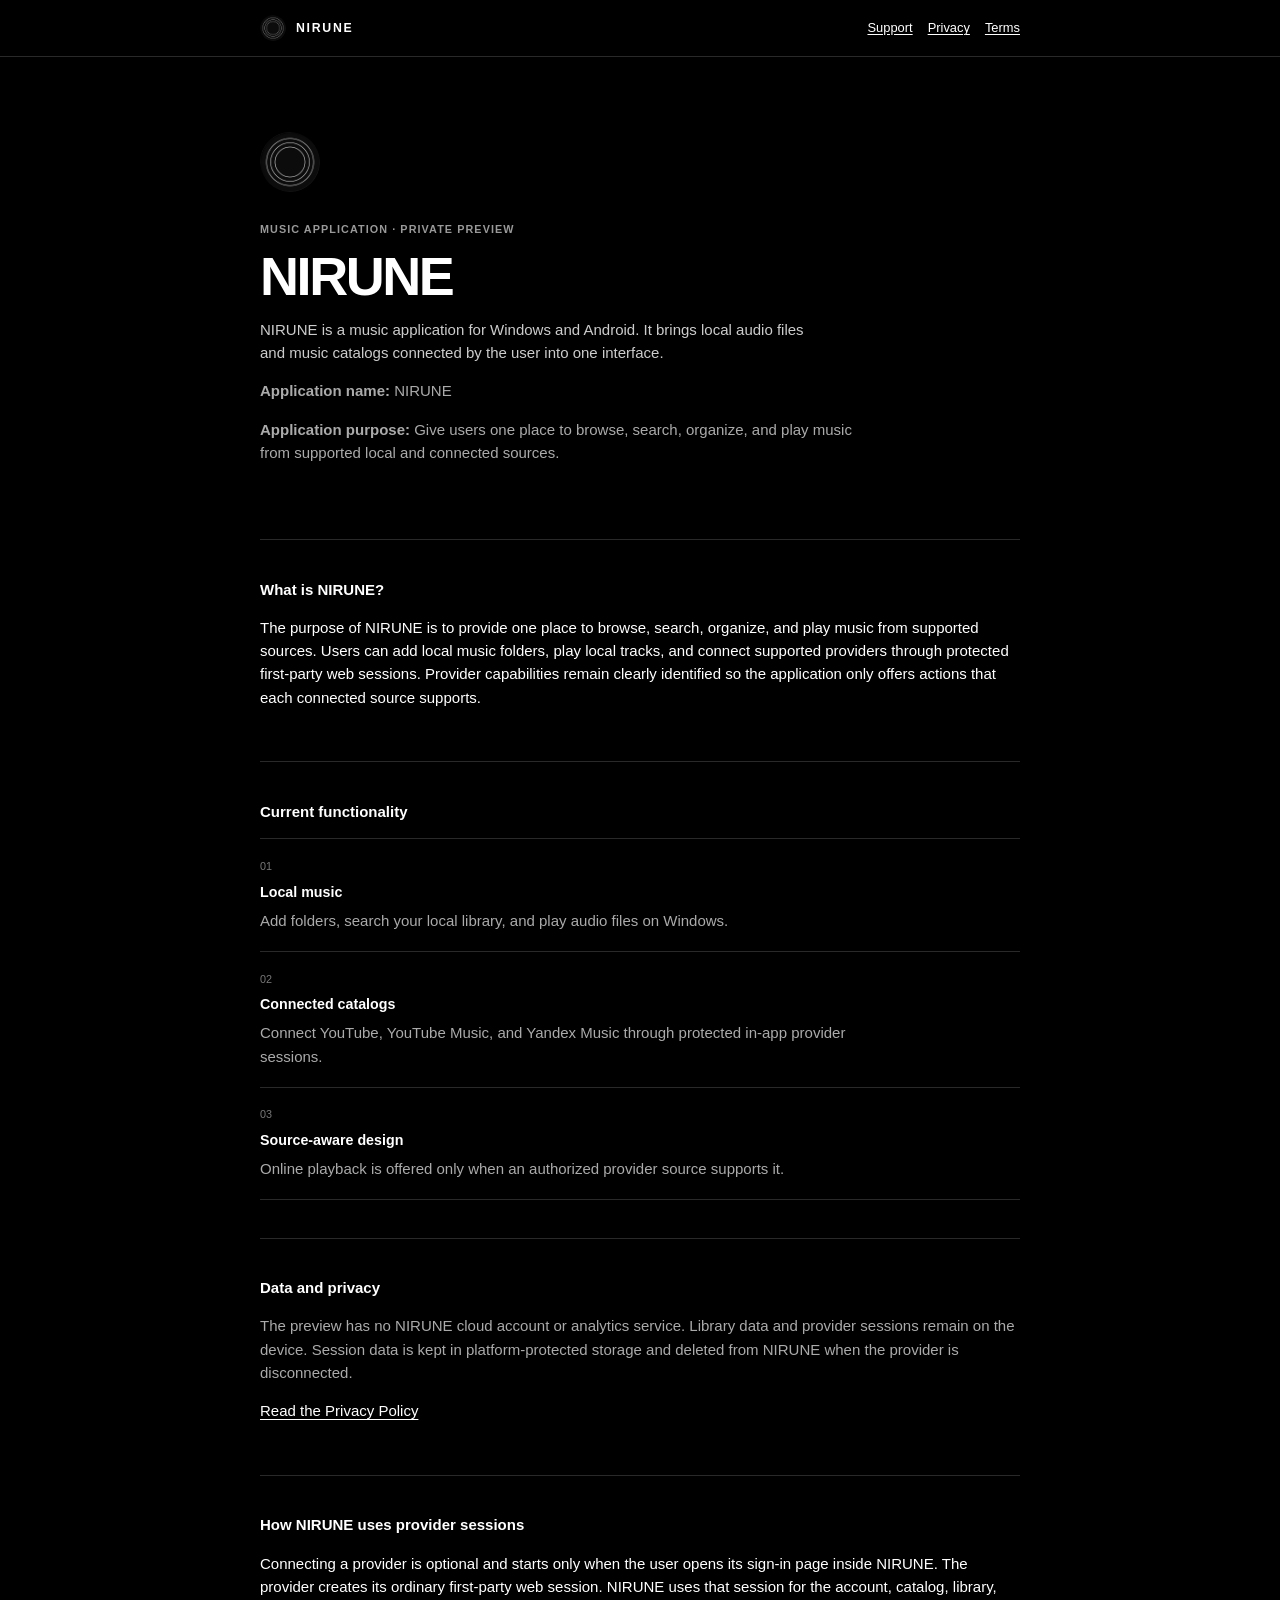
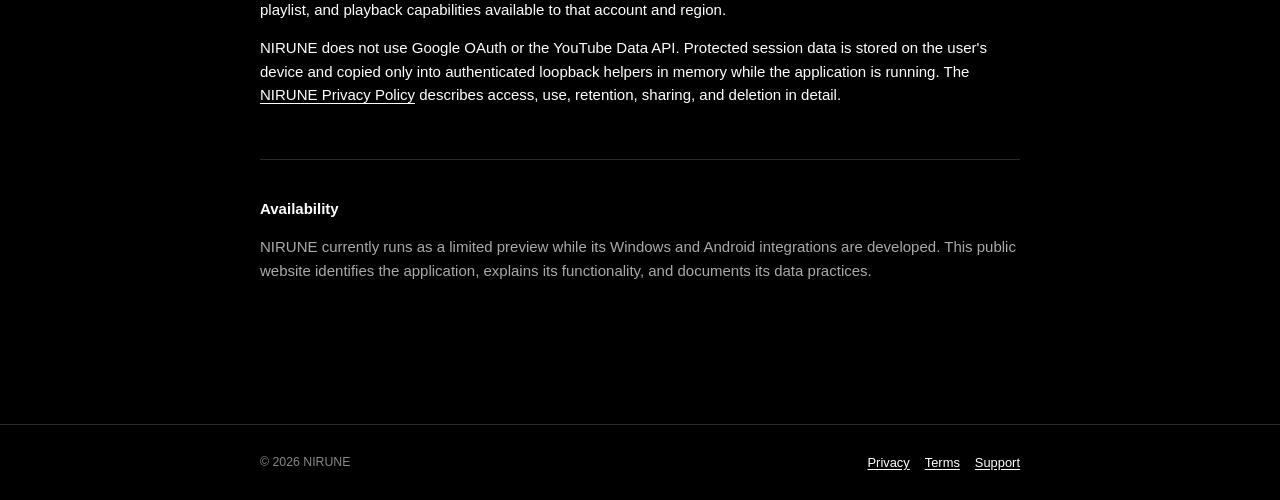
==== commit cfd9468f: "docs(site): replace OAuth disclosures with provider sessions" ====
--- a/index.html
+++ b/index.html
@@ -71,9 +71,9 @@
         <p>
           The purpose of NIRUNE is to provide one place to browse, search, organize,
           and play music from supported sources. Users can add local music folders,
-          play local tracks, connect Google through OAuth, and search the official
-          YouTube catalog. Provider capabilities remain clearly identified so the
-          application only offers actions that each connected source supports.
+          play local tracks, and connect supported providers through protected
+          first-party web sessions. Provider capabilities remain clearly identified
+          so the application only offers actions that each connected source supports.
         </p>
       </section>
 
@@ -88,7 +88,7 @@
           <article class="card">
             <span class="card-number">02</span>
             <h3>Connected catalogs</h3>
-            <p>Connect Google through OAuth and submit explicit searches to the official YouTube Data API.</p>
+            <p>Connect YouTube, YouTube Music, and Yandex Music through protected in-app provider sessions.</p>
           </article>
           <article class="card">
             <span class="card-number">03</span>
@@ -102,26 +102,24 @@
         <h2 id="data-title">Data and privacy</h2>
         <p class="muted">
           The preview has no NIRUNE cloud account or analytics service. Library data
-          and provider credentials remain on the device. Google credentials are kept
-          in platform-secure storage and deleted from NIRUNE when the provider is disconnected.
+          and provider sessions remain on the device. Session data is kept in
+          platform-protected storage and deleted from NIRUNE when the provider is disconnected.
         </p>
         <p><a href="privacy/">Read the Privacy Policy</a></p>
       </section>
 
-      <section class="section" aria-labelledby="google-data-title">
-        <h2 id="google-data-title">How NIRUNE uses Google user data</h2>
+      <section class="section" aria-labelledby="provider-data-title">
+        <h2 id="provider-data-title">How NIRUNE uses provider sessions</h2>
         <p>
-          Connecting Google is optional and starts only when the user selects
-          <strong>Connect Google</strong>. NIRUNE requests basic Google profile and
-          email information to identify the connected account. It requests read-only
-          YouTube access through <code>youtube.readonly</code> to send catalog searches
-          explicitly submitted by the user and display the resulting YouTube metadata
-          inside NIRUNE.
+          Connecting a provider is optional and starts only when the user opens its
+          sign-in page inside NIRUNE. The provider creates its ordinary first-party
+          web session. NIRUNE uses that session for the account, catalog, library,
+          playlist, and playback capabilities available to that account and region.
         </p>
         <p>
-          NIRUNE does not create, modify, or delete YouTube data. Google credentials
-          are stored in platform-secure storage on the user's device and are deleted
-          from NIRUNE when the user disconnects Google. The
+          NIRUNE does not use Google OAuth or the YouTube Data API. Protected session
+          data is stored on the user's device and copied only into authenticated
+          loopback helpers in memory while the application is running. The
           <a href="privacy/">NIRUNE Privacy Policy</a> describes access, use,
           retention, sharing, and deletion in detail.
         </p>
